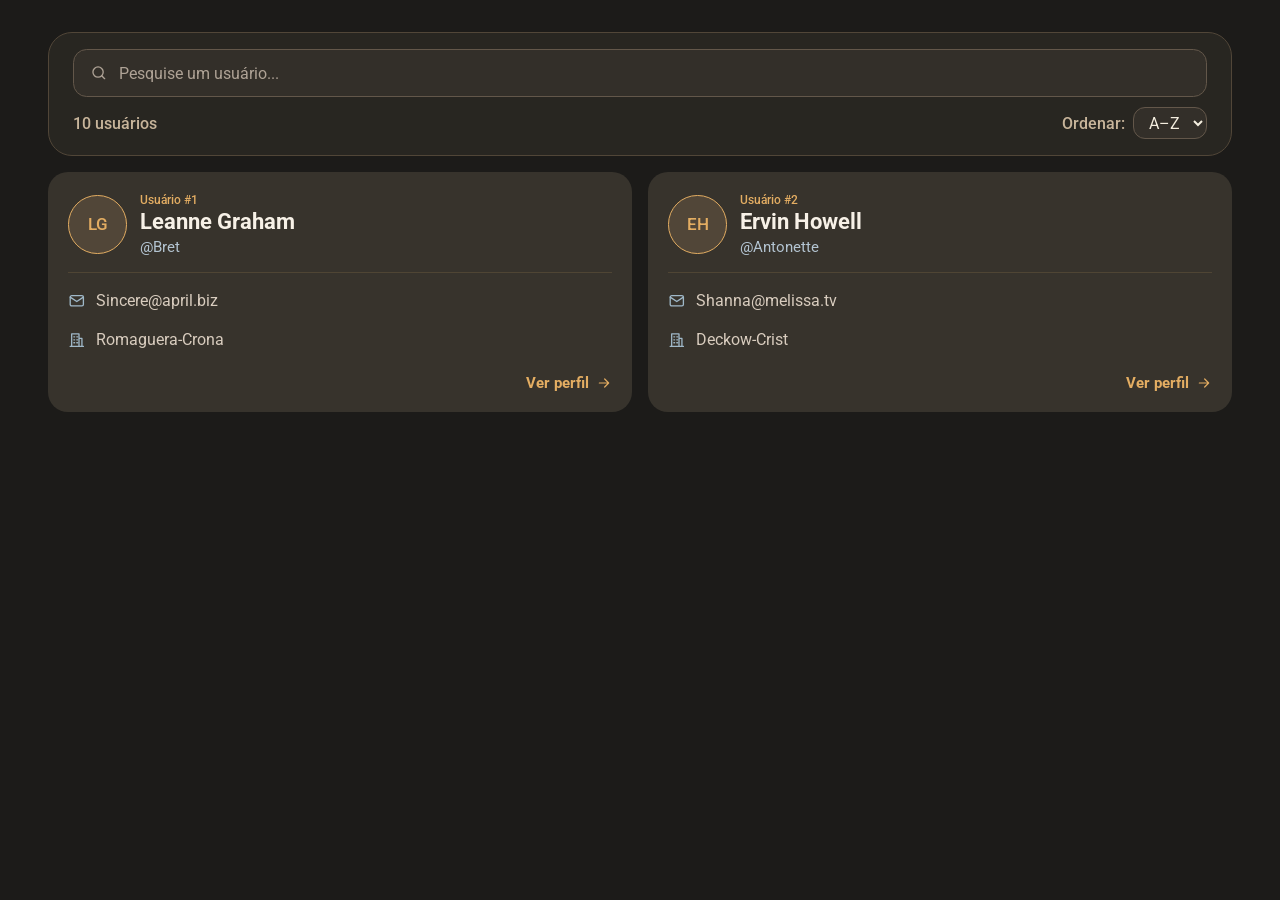
==== list-users/index-list-users.html @ 02584e7f "tela user individual completa" ====
<!DOCTYPE html>
<html lang="pt-BR">
<head>
    <meta charset="UTF-8">
    <meta name="viewport" content="width=device-width, initial-scale=1.0">
    <title>Usuários</title>
    <link rel="stylesheet" href="style.css">
    <script src="scripts.js" defer></script>
</head>
<body>
    <div class="container">
        <h1 class="sr-only">Lista de usuários</h1>

        <form id="form" role="search">
            <label for="pesquisa" class="sr-only">Pesquisar usuários</label>
            <div class="campo-pesquisa">
                <svg class="icone-pesquisa" aria-hidden="true" viewBox="0 0 24 24" fill="none" stroke="currentColor" stroke-width="1.8" stroke-linecap="round" stroke-linejoin="round">
                    <circle cx="11" cy="11" r="7"></circle>
                    <path d="m20 20-4-4"></path>
                </svg>
                <input type="search" id="pesquisa" name="pesquisa" placeholder="Pesquise um usuário...">
            </div>

            <p id="n-publi">10 usuários</p>

            <label for="order" id="order-text">
                Ordenar:
                <select name="order" id="order">
                    <option value="AZ">A–Z</option>
                    <option value="ZA">Z–A</option>
                </select>
            </label>
        </form>

        <main class="users" aria-label="Usuários">
            <!-- Cards de exemplo. Depois serão gerados a partir da API JSONPlaceholder. -->
            <!-- Ajuste o href quando a página individual de perfil for criada. -->
            <a class="user-ativo" href="../tela-user/index-user.html?id=1" aria-label="Ver perfil de Leanne Graham">
                <div class="topo-user">
                    <div class="img-style" aria-hidden="true">LG</div>
                    <div class="cabecalho">
                        <span class="numero-user">Usuário #1</span>
                        <h2 class="nome">Leanne Graham</h2>
                        <span class="username">@Bret</span>
                    </div>
                </div>

                <div class="corpo">
                    <p class="info">
                        <svg class="icone-info" aria-hidden="true" viewBox="0 0 24 24" fill="none" stroke="currentColor" stroke-width="1.8" stroke-linecap="round" stroke-linejoin="round">
                            <rect x="3" y="5" width="18" height="14" rx="2"></rect>
                            <path d="m3 7 9 6 9-6"></path>
                        </svg>
                        <span>Sincere@april.biz</span>
                    </p>
                    <p class="info">
                        <svg class="icone-info" aria-hidden="true" viewBox="0 0 24 24" fill="none" stroke="currentColor" stroke-width="1.8" stroke-linecap="round" stroke-linejoin="round">
                            <path d="M3 21h18M5 21V4h10v17M15 10h4v11M8 8h1M8 12h1M8 16h1M12 8h1M12 12h1M12 16h1"></path>
                        </svg>
                        <span>Romaguera-Crona</span>
                    </p>
                </div>

                <span class="ver-perfil">Ver perfil
                    <svg aria-hidden="true" viewBox="0 0 24 24" fill="none" stroke="currentColor" stroke-width="1.8" stroke-linecap="round" stroke-linejoin="round">
                        <path d="M5 12h14m-6-6 6 6-6 6"></path>
                    </svg>
                </span>
            </a>

            <a class="user-ativo" href="../perfil/index.html?id=2" aria-label="Ver perfil de Ervin Howell">
                <div class="topo-user">
                    <div class="img-style" aria-hidden="true">EH</div>
                    <div class="cabecalho">
                        <span class="numero-user">Usuário #2</span>
                        <h2 class="nome">Ervin Howell</h2>
                        <span class="username">@Antonette</span>
                    </div>
                </div>

                <div class="corpo">
                    <p class="info">
                        <svg class="icone-info" aria-hidden="true" viewBox="0 0 24 24" fill="none" stroke="currentColor" stroke-width="1.8" stroke-linecap="round" stroke-linejoin="round">
                            <rect x="3" y="5" width="18" height="14" rx="2"></rect>
                            <path d="m3 7 9 6 9-6"></path>
                        </svg>
                        <span>Shanna@melissa.tv</span>
                    </p>
                    <p class="info">
                        <svg class="icone-info" aria-hidden="true" viewBox="0 0 24 24" fill="none" stroke="currentColor" stroke-width="1.8" stroke-linecap="round" stroke-linejoin="round">
                            <path d="M3 21h18M5 21V4h10v17M15 10h4v11M8 8h1M8 12h1M8 16h1M12 8h1M12 12h1M12 16h1"></path>
                        </svg>
                        <span>Deckow-Crist</span>
                    </p>
                </div>

                <span class="ver-perfil">Ver perfil
                    <svg aria-hidden="true" viewBox="0 0 24 24" fill="none" stroke="currentColor" stroke-width="1.8" stroke-linecap="round" stroke-linejoin="round">
                        <path d="M5 12h14m-6-6 6 6-6 6"></path>
                    </svg>
                </span>
            </a>
        </main>
    </div>
</body>
</html>
---- list-users/style.css ----
@import url('https://fonts.googleapis.com/css2?family=Roboto:wght@400;500;600;700&display=swap');

* {
    box-sizing: border-box;
    margin: 0;
    padding: 0;
    font-family: 'Roboto', sans-serif;
}

:root {
    /* BASE: mesma identidade da página de posts */
    --bg-body: #171613;
    --bg-container: #1C1B19;
    --bg-form: #282621;
    --bg-posts: #24221F;
    --var-post: #37332C;

    /* BORDAS E DESTAQUES */
    --bg-border: #514638;
    --border-soft: rgba(227, 173, 98, 0.14);
    --accent-amber: #E3AD62;
    --accent-amber-strong: #F0BC74;
    --accent-terracota: #C17E62;
    --bg-avatar: #514638;

    /* TEXTO: o azul acinzentado destaca o @ e os ícones */
    --color-autor: #F7F1E7;
    --color-titulo: #FFF8EF;
    --color-post: #D8CCBE;
    --color-meta: #C8B59B;
    --color-username: #B3C4D1;
    --color-icone: #9FB8C8;
    --color-placeholder: #AFA396;

    /* PESQUISA */
    --bg-input: #332F29;
    --color-input: #F4EEDF;
    --border-input: #63574A;
    --border-input-focus: #E3AD62;
    --sombra-input-focus: rgba(227, 173, 98, 0.20);

    /* INTERAÇÕES */
    --borda-post-hover: #E3AD62;
    --sombra-post-hover: rgba(0, 0, 0, 0.35);
}

body {
    background-color: var(--bg-body);
}

.sr-only {
    position: absolute;
    width: 1px;
    height: 1px;
    padding: 0;
    margin: -1px;
    overflow: hidden;
    clip: rect(0, 0, 0, 0);
    white-space: nowrap;
    border: 0;
}

.container {
    min-height: 100vh;
    width: 100%;
    padding: 2rem 3rem;
    background-color: var(--bg-container);
    display: flex;
    flex-direction: column;
    gap: 1rem;
}

/* Mesmo formulário, com um ícone dentro da pesquisa. */
#form {
    width: 100%;
    padding: 1rem 1.5rem;
    background-color: var(--bg-form);
    border: 1px solid var(--bg-border);
    border-radius: 1.5rem;
    display: grid;
    grid-template-areas:
        "input input"
        "p order";
    grid-template-columns: minmax(0, 1fr) auto;
    column-gap: 1rem;
    row-gap: 0.65rem;
    align-items: center;
}

.campo-pesquisa {
    grid-area: input;
    height: 3rem;
    min-width: 0;
    display: flex;
    align-items: center;
    gap: 0.7rem;
    padding: 0 1rem;
    border: 1px solid var(--border-input);
    border-radius: 0.85rem;
    background-color: var(--bg-input);
    transition: border-color 0.15s ease, box-shadow 0.15s ease;
}

.campo-pesquisa:focus-within {
    border-color: var(--border-input-focus);
    box-shadow: 0 0 0 3px var(--sombra-input-focus);
}

.icone-pesquisa {
    width: 1.1rem;
    height: 1.1rem;
    flex-shrink: 0;
    color: var(--color-placeholder);
}

#form input {
    width: 100%;
    min-width: 0;
    height: 100%;
    background: transparent;
    border: 0;
    color: var(--color-input);
    outline: none;
    font-size: 1rem;
}

#form input::placeholder {
    color: var(--color-placeholder);
}

#form #n-publi {
    grid-area: p;
    justify-self: start;
    font-size: 1rem;
    font-weight: 500;
    color: var(--color-meta);
}

#form #order-text {
    grid-area: order;
    justify-self: end;
    display: flex;
    align-items: center;
    gap: 0.5rem;
    font-size: 1rem;
    font-weight: 500;
    color: var(--color-meta);
}

#form select {
    height: 2rem;
    padding: 0 0.65rem;
    border-radius: 0.75rem;
    border: 1px solid var(--border-input);
    background-color: var(--bg-input);
    color: var(--color-input);
    font-size: 1rem;
}

#form select:focus-visible {
    outline: 3px solid var(--border-input-focus);
    outline-offset: 2px;
}

/* Reaproveitamento do Grid de duas colunas da listagem de posts. */
.users {
    display: grid;
    grid-template-columns: repeat(2, minmax(0, 1fr));
    gap: 1rem;
    align-items: stretch;
    align-content: start;
}

.user-ativo {
    width: 100%;
    height: 100%;
    min-width: 0;
    min-height: 15rem;
    padding: 1.15rem;
    border: 2px solid transparent;
    border-radius: 1.25rem;
    background-color: var(--var-post);
    text-decoration: none;
    color: inherit;
    cursor: pointer;

    display: grid;
    grid-template-rows: auto 1fr auto;
    gap: 1rem;
    transition: transform 0.15s ease, border-color 0.15s ease, box-shadow 0.15s ease;
}

.user-ativo:hover {
    transform: translateY(-3px);
    border-color: var(--borda-post-hover);
    box-shadow: 0 0.6rem 1rem var(--sombra-post-hover);
}

.user-ativo:focus-visible {
    outline: 3px solid var(--borda-post-hover);
    outline-offset: 3px;
}

.topo-user {
    display: flex;
    align-items: center;
    gap: 0.85rem;
    padding-bottom: 1rem;
    border-bottom: 1px solid var(--border-soft);
    min-width: 0;
}

/* Avatar de iniciais: sem imagem externa. */
.user-ativo .img-style {
    width: 3.65rem;
    height: 3.65rem;
    flex-shrink: 0;
    display: flex;
    align-items: center;
    justify-content: center;
    border-radius: 50%;
    border: 1px solid var(--accent-amber);
    background-color: var(--bg-avatar);
    color: var(--accent-amber);
    font-size: 1.05rem;
    font-weight: 500;
}

.user-ativo .cabecalho {
    display: flex;
    flex-direction: column;
    align-items: flex-start;
    gap: 0.2rem;
    min-width: 0;
}

.user-ativo .numero-user {
    font-size: 0.76rem;
    font-weight: 500;
    color: var(--accent-amber);
}

.user-ativo .nome {
    font-size: 1.35rem;
    font-weight: 700;
    color: var(--color-autor);
    line-height: 1.15;
    overflow-wrap: anywhere;
}

.user-ativo .username {
    font-size: 0.95rem;
    color: var(--color-username);
    overflow-wrap: anywhere;
}

.user-ativo .corpo {
    display: flex;
    flex-direction: column;
    gap: 1rem;
    color: var(--color-post);
    font-size: 1rem;
}

.user-ativo .info {
    display: flex;
    align-items: center;
    gap: 0.65rem;
    min-width: 0;
    line-height: 1.45;
}

.user-ativo .info span {
    overflow-wrap: anywhere;
}

.user-ativo .icone-info {
    width: 1.1rem;
    height: 1.1rem;
    flex-shrink: 0;
    color: var(--color-icone);
}

.user-ativo .ver-perfil {
    justify-self: end;
    display: inline-flex;
    align-items: center;
    gap: 0.4rem;
    color: var(--accent-amber);
    font-size: 0.95rem;
    font-weight: 700;
}

.user-ativo .ver-perfil svg {
    width: 1rem;
    height: 1rem;
    transition: transform 0.15s ease;
}

.user-ativo:hover .ver-perfil svg {
    transform: translateX(3px);
}

@media (max-width: 850px) {
    .container {
        padding: 1.25rem;
    }

    .users {
        grid-template-columns: 1fr;
    }
}

@media (max-width: 480px) {
    #form {
        padding: 0.9rem;
    }

    #form #n-publi,
    #form #order-text {
        font-size: 0.88rem;
    }

    .user-ativo {
        padding: 0.9rem;
    }

    .user-ativo .nome {
        font-size: 1.2rem;
    }
}

@media (prefers-reduced-motion: reduce) {
    .user-ativo,
    .user-ativo .ver-perfil svg {
        transition: none;
    }
}
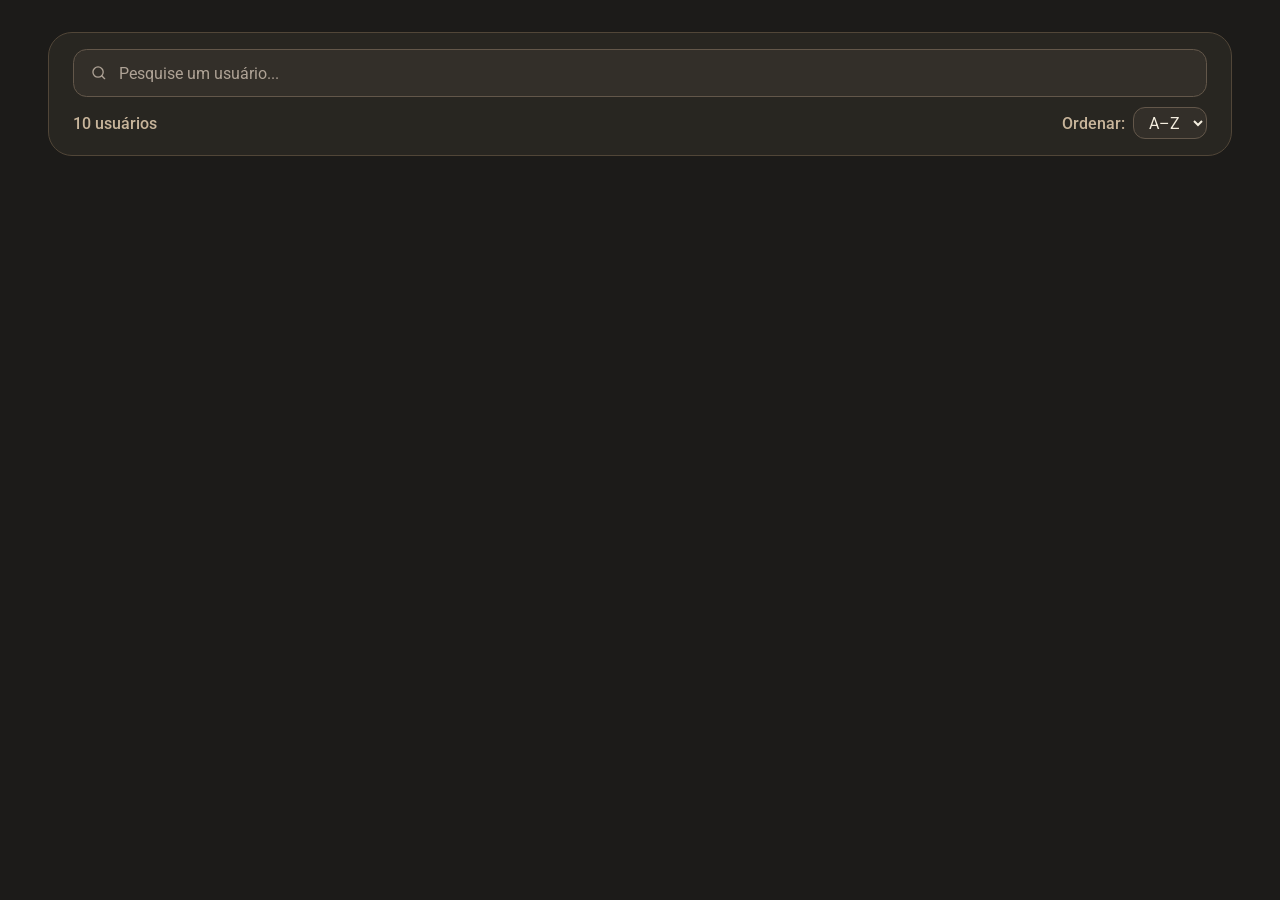
==== commit 02acdf99: "list-users completo" ====
--- a/list-users/index-list-users.html
+++ b/list-users/index-list-users.html
@@ -33,73 +33,6 @@
         </form>
 
         <main class="users" aria-label="Usuários">
-            <!-- Cards de exemplo. Depois serão gerados a partir da API JSONPlaceholder. -->
-            <!-- Ajuste o href quando a página individual de perfil for criada. -->
-            <a class="user-ativo" href="../tela-user/index-user.html?id=1" aria-label="Ver perfil de Leanne Graham">
-                <div class="topo-user">
-                    <div class="img-style" aria-hidden="true">LG</div>
-                    <div class="cabecalho">
-                        <span class="numero-user">Usuário #1</span>
-                        <h2 class="nome">Leanne Graham</h2>
-                        <span class="username">@Bret</span>
-                    </div>
-                </div>
-
-                <div class="corpo">
-                    <p class="info">
-                        <svg class="icone-info" aria-hidden="true" viewBox="0 0 24 24" fill="none" stroke="currentColor" stroke-width="1.8" stroke-linecap="round" stroke-linejoin="round">
-                            <rect x="3" y="5" width="18" height="14" rx="2"></rect>
-                            <path d="m3 7 9 6 9-6"></path>
-                        </svg>
-                        <span>Sincere@april.biz</span>
-                    </p>
-                    <p class="info">
-                        <svg class="icone-info" aria-hidden="true" viewBox="0 0 24 24" fill="none" stroke="currentColor" stroke-width="1.8" stroke-linecap="round" stroke-linejoin="round">
-                            <path d="M3 21h18M5 21V4h10v17M15 10h4v11M8 8h1M8 12h1M8 16h1M12 8h1M12 12h1M12 16h1"></path>
-                        </svg>
-                        <span>Romaguera-Crona</span>
-                    </p>
-                </div>
-
-                <span class="ver-perfil">Ver perfil
-                    <svg aria-hidden="true" viewBox="0 0 24 24" fill="none" stroke="currentColor" stroke-width="1.8" stroke-linecap="round" stroke-linejoin="round">
-                        <path d="M5 12h14m-6-6 6 6-6 6"></path>
-                    </svg>
-                </span>
-            </a>
-
-            <a class="user-ativo" href="../perfil/index.html?id=2" aria-label="Ver perfil de Ervin Howell">
-                <div class="topo-user">
-                    <div class="img-style" aria-hidden="true">EH</div>
-                    <div class="cabecalho">
-                        <span class="numero-user">Usuário #2</span>
-                        <h2 class="nome">Ervin Howell</h2>
-                        <span class="username">@Antonette</span>
-                    </div>
-                </div>
-
-                <div class="corpo">
-                    <p class="info">
-                        <svg class="icone-info" aria-hidden="true" viewBox="0 0 24 24" fill="none" stroke="currentColor" stroke-width="1.8" stroke-linecap="round" stroke-linejoin="round">
-                            <rect x="3" y="5" width="18" height="14" rx="2"></rect>
-                            <path d="m3 7 9 6 9-6"></path>
-                        </svg>
-                        <span>Shanna@melissa.tv</span>
-                    </p>
-                    <p class="info">
-                        <svg class="icone-info" aria-hidden="true" viewBox="0 0 24 24" fill="none" stroke="currentColor" stroke-width="1.8" stroke-linecap="round" stroke-linejoin="round">
-                            <path d="M3 21h18M5 21V4h10v17M15 10h4v11M8 8h1M8 12h1M8 16h1M12 8h1M12 12h1M12 16h1"></path>
-                        </svg>
-                        <span>Deckow-Crist</span>
-                    </p>
-                </div>
-
-                <span class="ver-perfil">Ver perfil
-                    <svg aria-hidden="true" viewBox="0 0 24 24" fill="none" stroke="currentColor" stroke-width="1.8" stroke-linecap="round" stroke-linejoin="round">
-                        <path d="M5 12h14m-6-6 6 6-6 6"></path>
-                    </svg>
-                </span>
-            </a>
         </main>
     </div>
 </body>
--- a/list-users/style.css
+++ b/list-users/style.css
@@ -8,14 +8,12 @@
 }
 
 :root {
-    /* BASE: mesma identidade da página de posts */
     --bg-body: #171613;
     --bg-container: #1C1B19;
     --bg-form: #282621;
     --bg-posts: #24221F;
     --var-post: #37332C;
 
-    /* BORDAS E DESTAQUES */
     --bg-border: #514638;
     --border-soft: rgba(227, 173, 98, 0.14);
     --accent-amber: #E3AD62;
@@ -23,7 +21,6 @@
     --accent-terracota: #C17E62;
     --bg-avatar: #514638;
 
-    /* TEXTO: o azul acinzentado destaca o @ e os ícones */
     --color-autor: #F7F1E7;
     --color-titulo: #FFF8EF;
     --color-post: #D8CCBE;
@@ -32,14 +29,12 @@
     --color-icone: #9FB8C8;
     --color-placeholder: #AFA396;
 
-    /* PESQUISA */
     --bg-input: #332F29;
     --color-input: #F4EEDF;
     --border-input: #63574A;
     --border-input-focus: #E3AD62;
     --sombra-input-focus: rgba(227, 173, 98, 0.20);
 
-    /* INTERAÇÕES */
     --borda-post-hover: #E3AD62;
     --sombra-post-hover: rgba(0, 0, 0, 0.35);
 }
@@ -70,7 +65,6 @@
     gap: 1rem;
 }
 
-/* Mesmo formulário, com um ícone dentro da pesquisa. */
 #form {
     width: 100%;
     padding: 1rem 1.5rem;
@@ -162,7 +156,6 @@
     outline-offset: 2px;
 }
 
-/* Reaproveitamento do Grid de duas colunas da listagem de posts. */
 .users {
     display: grid;
     grid-template-columns: repeat(2, minmax(0, 1fr));
@@ -210,7 +203,6 @@
     min-width: 0;
 }
 
-/* Avatar de iniciais: sem imagem externa. */
 .user-ativo .img-style {
     width: 3.65rem;
     height: 3.65rem;
@@ -234,12 +226,6 @@
     min-width: 0;
 }
 
-.user-ativo .numero-user {
-    font-size: 0.76rem;
-    font-weight: 500;
-    color: var(--accent-amber);
-}
-
 .user-ativo .nome {
     font-size: 1.35rem;
     font-weight: 700;
